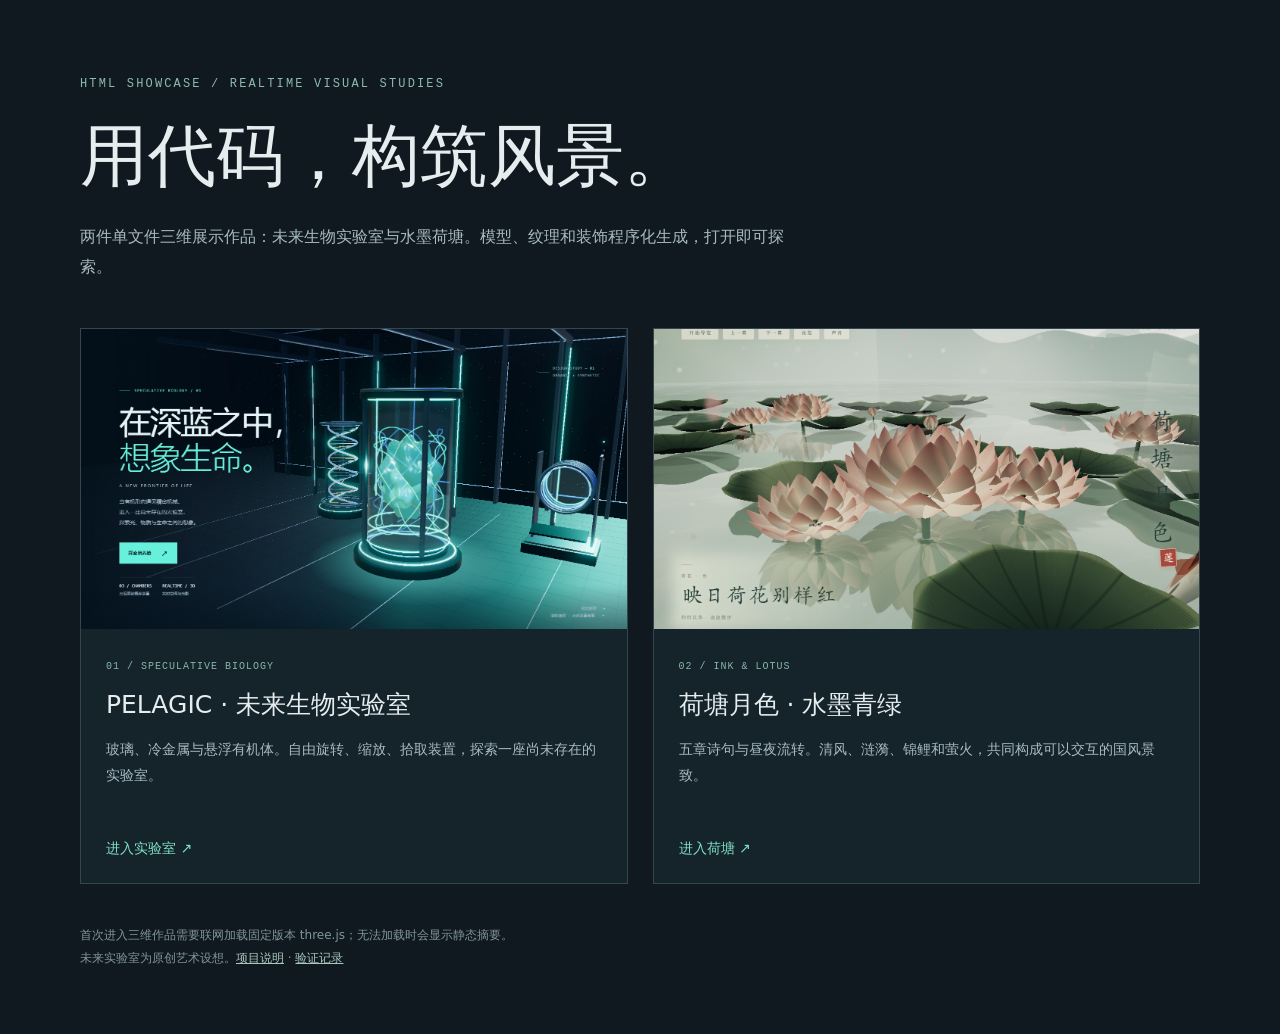
==== index.html @ ae543360 "Add PELAGIC and ink lotus pond showcase projects" ====
<!doctype html><html lang="zh-CN"><head><meta charset="utf-8"><meta name="viewport" content="width=device-width,initial-scale=1"><title>HTML Showcase · 三维展示作品</title><style>*{box-sizing:border-box}body{margin:0;background:#10191f;color:#e5edef;font-family:system-ui,"Microsoft YaHei",sans-serif}main{max-width:1180px;padding:65px 30px;margin:auto}.eyebrow{font:12px Consolas,monospace;letter-spacing:.18em;color:#8dbbb1}h1{font-weight:500;font-size:clamp(36px,6vw,68px);margin:20px 0}header p{max-width:720px;color:#a8bac3;font-size:16px;line-height:1.9}.grid{display:grid;grid-template-columns:1fr 1fr;gap:25px;margin-top:45px}.card{border:1px solid #35464e;background:#15232b;overflow:hidden;text-decoration:none;color:inherit;transition:border-color .2s,transform .2s}.card:hover{border-color:#67dbc1;transform:translateY(-3px)}.card img{width:100%;height:300px;object-fit:cover;display:block}.card .body{padding:25px}.tag{font:10px Consolas,monospace;letter-spacing:.1em;color:#87b6a9}h2{font-weight:500;font-size:25px;margin:15px 0}.body p{color:#a8bac3;font-size:14px;line-height:1.9;min-height:80px}.entry{display:block;color:#80e1c5;font-size:14px;margin-top:24px}footer{margin-top:40px;color:#81959d;font-size:12px;line-height:1.9}footer a{color:#a9c7c0}:focus-visible{outline:3px solid #67dbc1;outline-offset:5px}@media(max-width:700px){main{padding:35px 20px}.grid{grid-template-columns:1fr}.card img{height:240px}.body p{min-height:0}}@media(prefers-reduced-motion:reduce){.card{transition:none}}</style></head><body><main><header><p class="eyebrow">HTML SHOWCASE / REALTIME VISUAL STUDIES</p><h1>用代码，构筑风景。</h1><p>两件单文件三维展示作品：未来生物实验室与水墨荷塘。模型、纹理和装饰程序化生成，打开即可探索。</p></header><div class="grid"><a class="card" href="projects/pelagic-lab/index.html"><img src="assets/previews/pelagic-desktop.png" alt="深海蓝与青色辉光的实验室，中央为玻璃培养舱"><div class="body"><span class="tag">01 / SPECULATIVE BIOLOGY</span><h2>PELAGIC · 未来生物实验室</h2><p>玻璃、冷金属与悬浮有机体。自由旋转、缩放、拾取装置，探索一座尚未存在的实验室。</p><span class="entry">进入实验室 ↗</span></div></a><a class="card" href="projects/lotus-pond/index.html"><img src="assets/previews/lotus-day.png" alt="水墨青绿荷塘，荷花、荷叶与倒影交叠"><div class="body"><span class="tag">02 / INK & LOTUS</span><h2>荷塘月色 · 水墨青绿</h2><p>五章诗句与昼夜流转。清风、涟漪、锦鲤和萤火，共同构成可以交互的国风景致。</p><span class="entry">进入荷塘 ↗</span></div></a></div><footer>首次进入三维作品需要联网加载固定版本 three.js；无法加载时会显示静态摘要。<br>未来实验室为原创艺术设想。<a href="README.md">项目说明</a> · <a href="docs/validation.md">验证记录</a></footer></main></body></html>
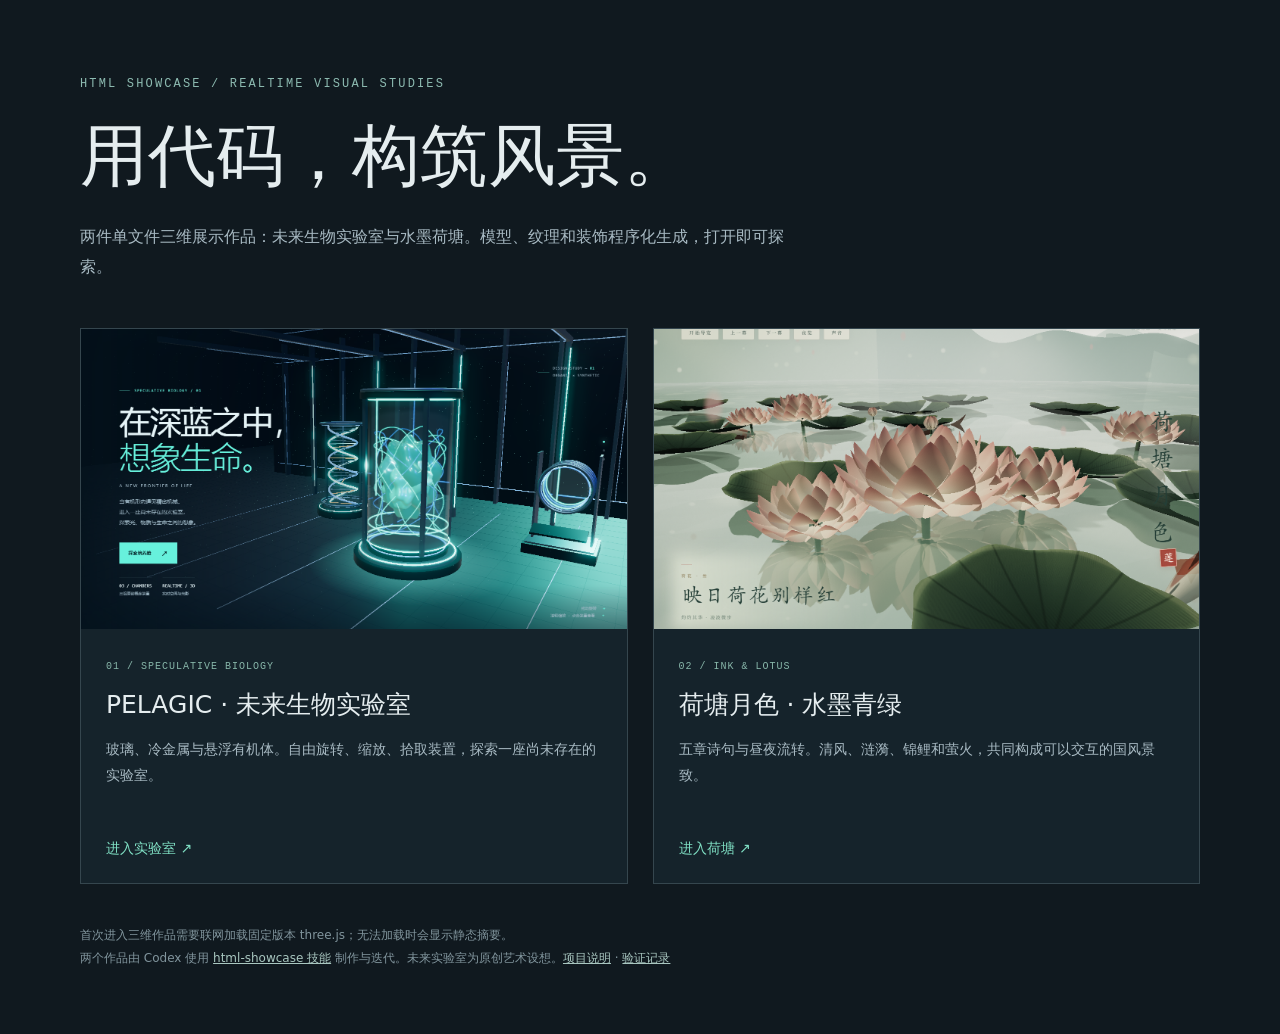
==== commit 2bf9cacc: "Include html-showcase skill and credit Codex project workflow" ====
--- a/index.html
+++ b/index.html
@@ -1 +1 @@
-<!doctype html><html lang="zh-CN"><head><meta charset="utf-8"><meta name="viewport" content="width=device-width,initial-scale=1"><title>HTML Showcase · 三维展示作品</title><style>*{box-sizing:border-box}body{margin:0;background:#10191f;color:#e5edef;font-family:system-ui,"Microsoft YaHei",sans-serif}main{max-width:1180px;padding:65px 30px;margin:auto}.eyebrow{font:12px Consolas,monospace;letter-spacing:.18em;color:#8dbbb1}h1{font-weight:500;font-size:clamp(36px,6vw,68px);margin:20px 0}header p{max-width:720px;color:#a8bac3;font-size:16px;line-height:1.9}.grid{display:grid;grid-template-columns:1fr 1fr;gap:25px;margin-top:45px}.card{border:1px solid #35464e;background:#15232b;overflow:hidden;text-decoration:none;color:inherit;transition:border-color .2s,transform .2s}.card:hover{border-color:#67dbc1;transform:translateY(-3px)}.card img{width:100%;height:300px;object-fit:cover;display:block}.card .body{padding:25px}.tag{font:10px Consolas,monospace;letter-spacing:.1em;color:#87b6a9}h2{font-weight:500;font-size:25px;margin:15px 0}.body p{color:#a8bac3;font-size:14px;line-height:1.9;min-height:80px}.entry{display:block;color:#80e1c5;font-size:14px;margin-top:24px}footer{margin-top:40px;color:#81959d;font-size:12px;line-height:1.9}footer a{color:#a9c7c0}:focus-visible{outline:3px solid #67dbc1;outline-offset:5px}@media(max-width:700px){main{padding:35px 20px}.grid{grid-template-columns:1fr}.card img{height:240px}.body p{min-height:0}}@media(prefers-reduced-motion:reduce){.card{transition:none}}</style></head><body><main><header><p class="eyebrow">HTML SHOWCASE / REALTIME VISUAL STUDIES</p><h1>用代码，构筑风景。</h1><p>两件单文件三维展示作品：未来生物实验室与水墨荷塘。模型、纹理和装饰程序化生成，打开即可探索。</p></header><div class="grid"><a class="card" href="projects/pelagic-lab/index.html"><img src="assets/previews/pelagic-desktop.png" alt="深海蓝与青色辉光的实验室，中央为玻璃培养舱"><div class="body"><span class="tag">01 / SPECULATIVE BIOLOGY</span><h2>PELAGIC · 未来生物实验室</h2><p>玻璃、冷金属与悬浮有机体。自由旋转、缩放、拾取装置，探索一座尚未存在的实验室。</p><span class="entry">进入实验室 ↗</span></div></a><a class="card" href="projects/lotus-pond/index.html"><img src="assets/previews/lotus-day.png" alt="水墨青绿荷塘，荷花、荷叶与倒影交叠"><div class="body"><span class="tag">02 / INK & LOTUS</span><h2>荷塘月色 · 水墨青绿</h2><p>五章诗句与昼夜流转。清风、涟漪、锦鲤和萤火，共同构成可以交互的国风景致。</p><span class="entry">进入荷塘 ↗</span></div></a></div><footer>首次进入三维作品需要联网加载固定版本 three.js；无法加载时会显示静态摘要。<br>未来实验室为原创艺术设想。<a href="README.md">项目说明</a> · <a href="docs/validation.md">验证记录</a></footer></main></body></html>+<!doctype html><html lang="zh-CN"><head><meta charset="utf-8"><meta name="viewport" content="width=device-width,initial-scale=1"><title>HTML Showcase · 三维展示作品</title><style>*{box-sizing:border-box}body{margin:0;background:#10191f;color:#e5edef;font-family:system-ui,"Microsoft YaHei",sans-serif}main{max-width:1180px;padding:65px 30px;margin:auto}.eyebrow{font:12px Consolas,monospace;letter-spacing:.18em;color:#8dbbb1}h1{font-weight:500;font-size:clamp(36px,6vw,68px);margin:20px 0}header p{max-width:720px;color:#a8bac3;font-size:16px;line-height:1.9}.grid{display:grid;grid-template-columns:1fr 1fr;gap:25px;margin-top:45px}.card{border:1px solid #35464e;background:#15232b;overflow:hidden;text-decoration:none;color:inherit;transition:border-color .2s,transform .2s}.card:hover{border-color:#67dbc1;transform:translateY(-3px)}.card img{width:100%;height:300px;object-fit:cover;display:block}.card .body{padding:25px}.tag{font:10px Consolas,monospace;letter-spacing:.1em;color:#87b6a9}h2{font-weight:500;font-size:25px;margin:15px 0}.body p{color:#a8bac3;font-size:14px;line-height:1.9;min-height:80px}.entry{display:block;color:#80e1c5;font-size:14px;margin-top:24px}footer{margin-top:40px;color:#81959d;font-size:12px;line-height:1.9}footer a{color:#a9c7c0}:focus-visible{outline:3px solid #67dbc1;outline-offset:5px}@media(max-width:700px){main{padding:35px 20px}.grid{grid-template-columns:1fr}.card img{height:240px}.body p{min-height:0}}@media(prefers-reduced-motion:reduce){.card{transition:none}}</style></head><body><main><header><p class="eyebrow">HTML SHOWCASE / REALTIME VISUAL STUDIES</p><h1>用代码，构筑风景。</h1><p>两件单文件三维展示作品：未来生物实验室与水墨荷塘。模型、纹理和装饰程序化生成，打开即可探索。</p></header><div class="grid"><a class="card" href="projects/pelagic-lab/index.html"><img src="assets/previews/pelagic-desktop.png" alt="深海蓝与青色辉光的实验室，中央为玻璃培养舱"><div class="body"><span class="tag">01 / SPECULATIVE BIOLOGY</span><h2>PELAGIC · 未来生物实验室</h2><p>玻璃、冷金属与悬浮有机体。自由旋转、缩放、拾取装置，探索一座尚未存在的实验室。</p><span class="entry">进入实验室 ↗</span></div></a><a class="card" href="projects/lotus-pond/index.html"><img src="assets/previews/lotus-day.png" alt="水墨青绿荷塘，荷花、荷叶与倒影交叠"><div class="body"><span class="tag">02 / INK & LOTUS</span><h2>荷塘月色 · 水墨青绿</h2><p>五章诗句与昼夜流转。清风、涟漪、锦鲤和萤火，共同构成可以交互的国风景致。</p><span class="entry">进入荷塘 ↗</span></div></a></div><footer>首次进入三维作品需要联网加载固定版本 three.js；无法加载时会显示静态摘要。<br>两个作品由 Codex 使用 <a href="skills/html-showcase/SKILL.md">html-showcase 技能</a> 制作与迭代。未来实验室为原创艺术设想。<a href="README.md">项目说明</a> · <a href="docs/validation.md">验证记录</a></footer></main></body></html>
